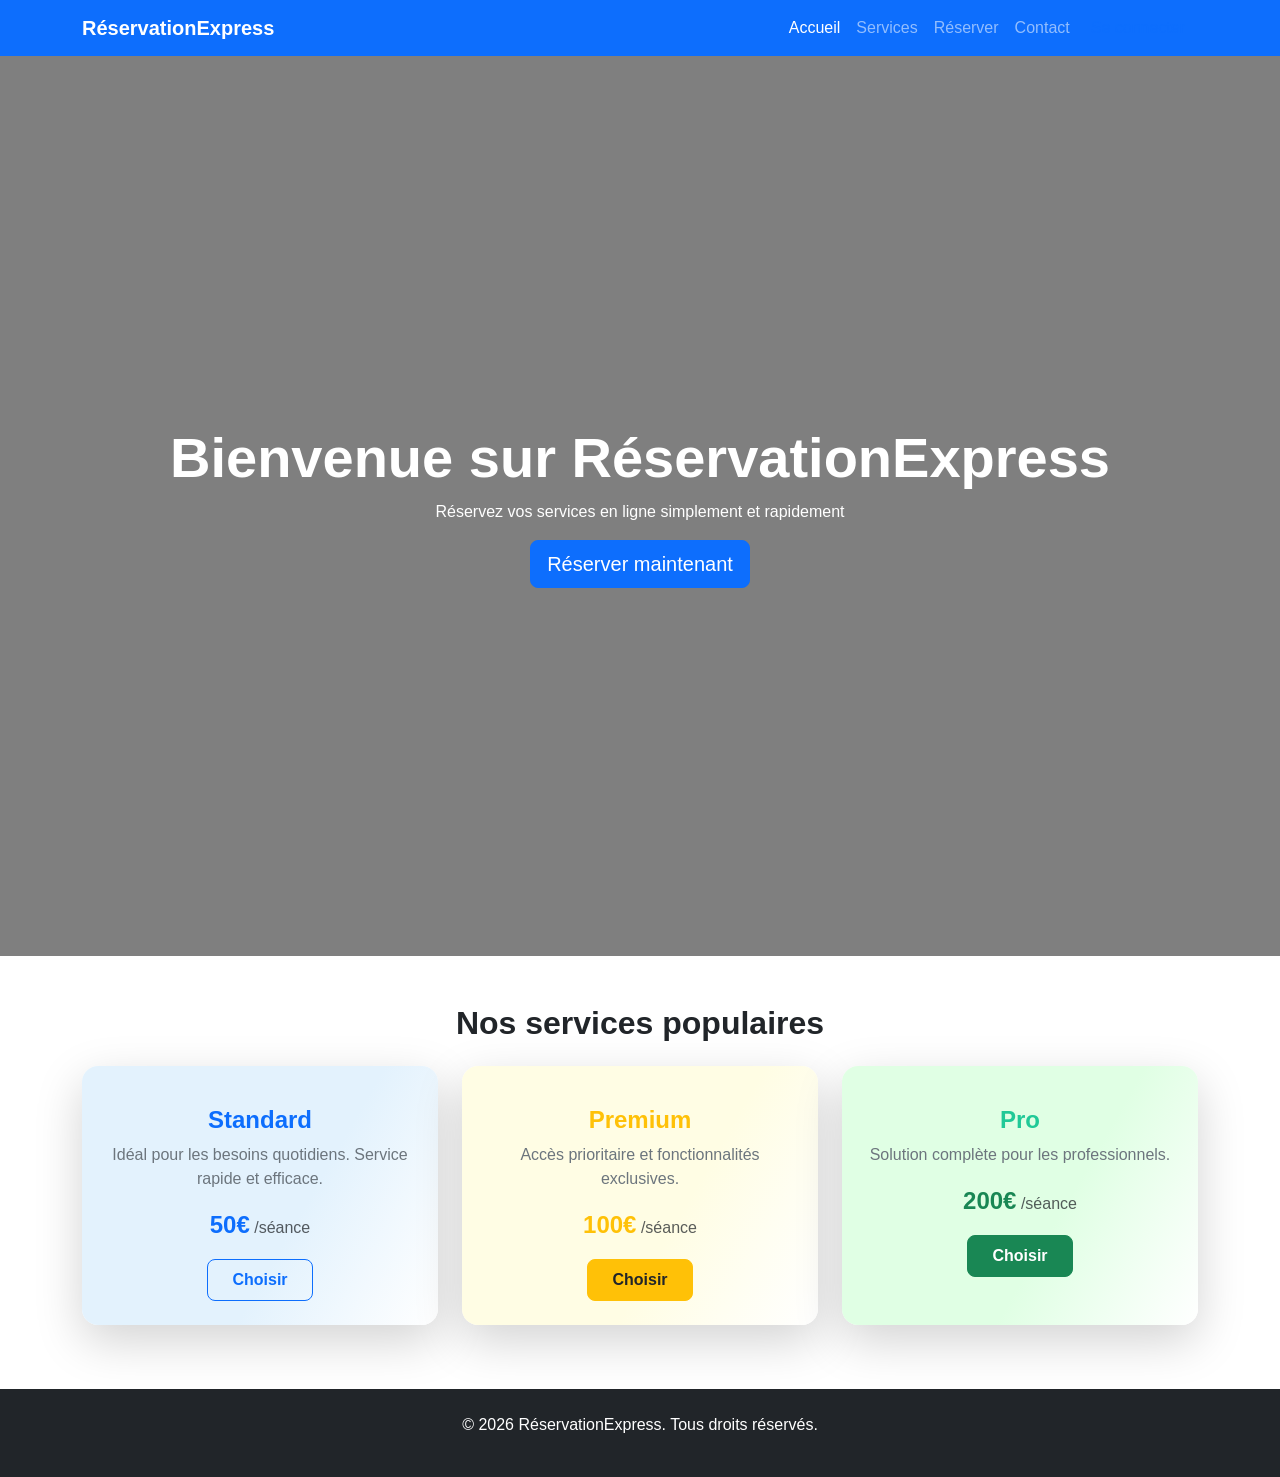
==== index.html @ 512d3076 "Premier commit" ====
<!DOCTYPE html>
<html lang="fr">

<head>
    <meta charset="UTF-8">
    <meta name="viewport" content="width=device-width, initial-scale=1.0">
    <title>RéservationExpress - Accueil</title>

    <!-- Bootstrap 5 CSS -->
    <link href="https://cdn.jsdelivr.net/npm/bootstrap@5.3.2/dist/css/bootstrap.min.css" rel="stylesheet">

    <!-- Notre CSS personnalisé -->
    <link rel="stylesheet" href="css/style.css">
</head>

<body>

    <!-- Navigation -->
    <nav class="navbar navbar-expand-lg navbar-dark bg-primary">
        <div class="container">
            <a class="navbar-brand fw-bold" href="index.html">RéservationExpress</a>
            <button class="navbar-toggler" type="button" data-bs-toggle="collapse" data-bs-target="#navbarNav">
                <span class="navbar-toggler-icon"></span>
            </button>
            <div class="collapse navbar-collapse" id="navbarNav">
                <ul class="navbar-nav ms-auto">
                    <li class="nav-item">
                        <a class="nav-link active" href="index.html">Accueil</a>
                    </li>
                    <li class="nav-item">
                        <a class="nav-link" href="services.html">Services</a>
                    </li>
                    <li class="nav-item">
                        <a class="nav-link" href="reservation.html">Réserver</a>
                    </li>
                    <li class="nav-item">
                        <a class="nav-link" href="contact.html">Contact</a>
                    </li>
                </ul>
                <!-- button de connexion -->
                <div class="">
                    <button class="btn btn-outline-primary">Se connecter</button>
                </div>
            </div>

        </div>
    </nav>

    <!-- Section Hero (En-tête accrocheur) -->
    <header class="py-5 w-100">
        <div class="container text-center">
            <h1 class="display-4 fw-bold">Bienvenue sur RéservationExpress</h1>
            <p class="">Réservez vos services en ligne simplement et rapidement</p>
            <a href="reservation.html" class="btn btn-primary btn-lg">Réserver maintenant</a>
        </div>
    </header>

    <!-- Section Services (Aperçu) -->
    <section class="py-5">
        <div class="container">
            <h2 class="text-center mb-4 fw-bold">Nos services populaires</h2>
            <div class="row">
                    <div class="col-md-4 mb-3">
                        <div class="card shadow-lg border-0 rounded-4 h-100 position-relative" style="background:linear-gradient(120deg,#e3f2fd 60%,#fff 100%);">
                            <div class="card-body text-center p-4">
                                <div class="mb-3">
                                    <span style="font-size:2.5rem;color:#0d6efd;"><i class="fas fa-clock"></i></span>
                                </div>
                                <h5 class="fw-bold mb-2" style="color:#0d6efd;font-size:1.5rem;">Standard</h5>
                                <p class="mb-3 text-secondary">Idéal pour les besoins quotidiens. Service rapide et efficace.</p>
                                <div class="mb-3">
                                    <span class="fs-4 fw-bold text-primary">50€</span>
                                    <span class="text-muted">/séance</span>
                                </div>
                                <a href="reservation.html" class="btn btn-outline-primary px-4 py-2 fw-bold rounded-pill">Choisir</a>
                            </div>
                        </div>
                    </div>
                    <div class="col-md-4 mb-3">
                        <div class="card shadow-lg border-0 rounded-4 h-100 position-relative" style="background:linear-gradient(120deg,#fffde4 60%,#fff 100%);">
                            <div class="card-body text-center p-4">
                                <div class="mb-3">
                                    <span style="font-size:2.5rem;color:#ffc107;"><i class="fas fa-star"></i></span>
                                </div>
                                <h5 class="fw-bold mb-2" style="color:#ffc107;font-size:1.5rem;">Premium</h5>
                                <p class="mb-3 text-secondary">Accès prioritaire et fonctionnalités exclusives.</p>
                                <div class="mb-3">
                                    <span class="fs-4 fw-bold text-warning">100€</span>
                                    <span class="text-muted">/séance</span>
                                </div>
                                <a href="reservation.html" class="btn btn-warning px-4 py-2 fw-bold rounded-pill text-dark">Choisir</a>
                            </div>
                        </div>
                    </div>
                    <div class="col-md-4 mb-3">
                        <div class="card shadow-lg border-0 rounded-4 h-100 position-relative" style="background:linear-gradient(120deg,#e0ffe4 60%,#fff 100%);">
                            <div class="card-body text-center p-4">
                                <div class="mb-3">
                                    <span style="font-size:2.5rem;color:#20c997;"><i class="fas fa-briefcase"></i></span>
                                </div>
                                <h5 class="fw-bold mb-2" style="color:#20c997;font-size:1.5rem;">Pro</h5>
                                <p class="mb-3 text-secondary">Solution complète pour les professionnels.</p>
                                <div class="mb-3">
                                    <span class="fs-4 fw-bold text-success">200€</span>
                                    <span class="text-muted">/séance</span>
                                </div>
                                <a href="reservation.html" class="btn btn-success px-4 py-2 fw-bold rounded-pill">Choisir</a>
                            </div>
                        </div>
                    </div>
            </div>
        </div>
    </section>

    <!-- Pied de page -->
    <footer class="bg-dark text-white py-4">
        <div class="container text-center">
            <p>&copy; 2026 RéservationExpress. Tous droits réservés.</p>
        </div>
    </footer>

    <!-- Bootstrap JS (nécessaire pour le menu responsive) -->
    <script src="https://cdn.jsdelivr.net/npm/bootstrap@5.3.2/dist/js/bootstrap.bundle.min.js"></script>

    <!-- Notre JS principal -->
    <script src="js/main.js"></script>
</body>

</html>
---- css/style.css ----
/* Style personnalisé */
body {
    font-family: 'Segoe UI', Tahoma, Geneva, Verdana, sans-serif;
}

/* Correction du border-radius des boutons */
button, .btn {
    border-radius: 8px !important;
}

/* Animation au survol des cartes */
.card {
    transition: transform 0.3s ease, box-shadow 0.3s ease;
}

.card:hover {
    transform: translateY(-5px);
    box-shadow: 0 10px 20px rgba(0,0,0,0.1);
}


/* Style pour le hero corrigé */

header {
    background: url("https://plus.unsplash.com/premium_photo-1687960116497-0dc41e1808a2?w=600&auto=format&fit=crop&q=60&ixlib=rb-4.1.0&ixid=M3wxMjA3fDB8MHxzZWFyY2h8MXx8aG90ZWxzfGVufDB8fDB8fHww") ,linear-gradient(rgba(0, 0, 0, 0.5), rgba(0, 0, 0, 0.5));
    background-size: cover;
    background-position: center;
    background-repeat: no-repeat;
    color: white;
    height: 100vh;
    display: flex;
    align-items: center;
    justify-content: center;
    width: 100%;
}
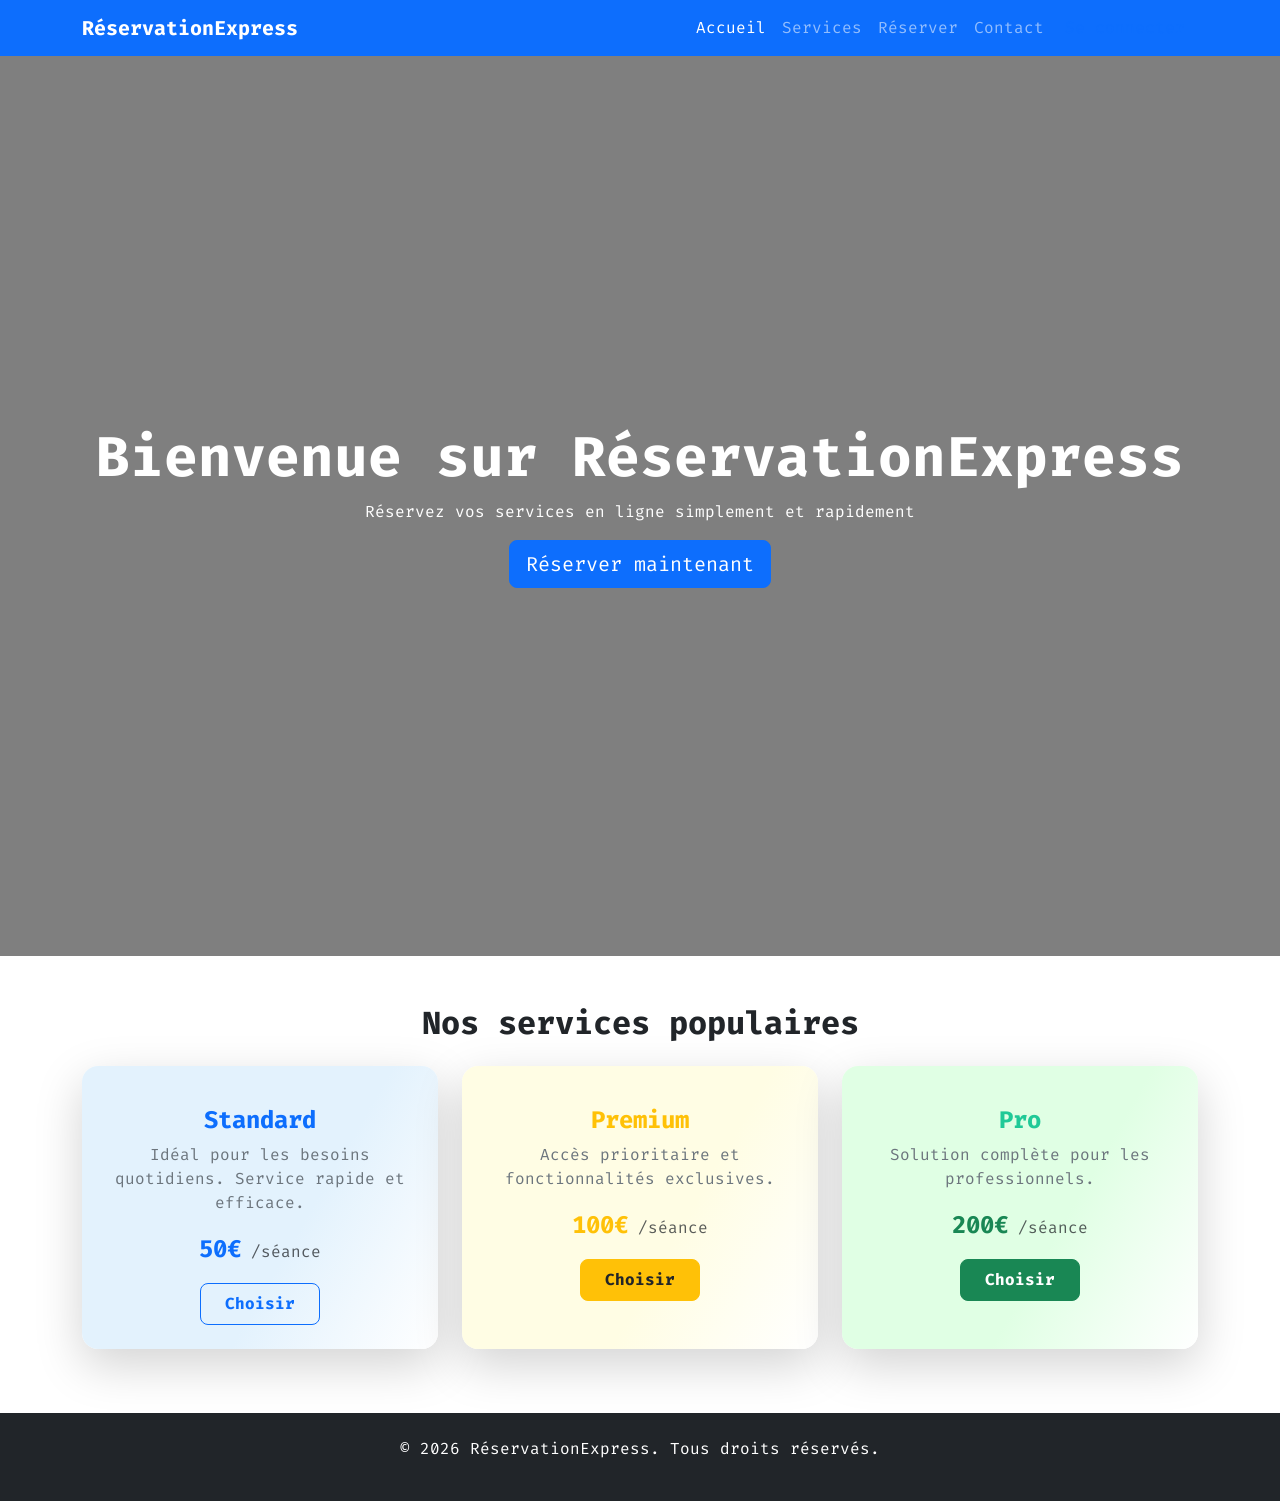
==== commit 7191a923: "Ajout de la police d'écriture" ====
--- a/index.html
+++ b/index.html
@@ -6,6 +6,9 @@
     <meta name="viewport" content="width=device-width, initial-scale=1.0">
     <title>RéservationExpress - Accueil</title>
 
+    <!-- Fira Code Google Fonts -->
+    <link href="https://fonts.googleapis.com/css2?family=Fira+Code:wght@400;500;700&display=swap" rel="stylesheet">
+
     <!-- Bootstrap 5 CSS -->
     <link href="https://cdn.jsdelivr.net/npm/bootstrap@5.3.2/dist/css/bootstrap.min.css" rel="stylesheet">
 
@@ -13,7 +16,7 @@
     <link rel="stylesheet" href="css/style.css">
 </head>
 
-<body>
+    <body style="font-family: 'Fira Code', 'Segoe UI', Tahoma, Geneva, Verdana, sans-serif;">
 
     <!-- Navigation -->
     <nav class="navbar navbar-expand-lg navbar-dark bg-primary">
